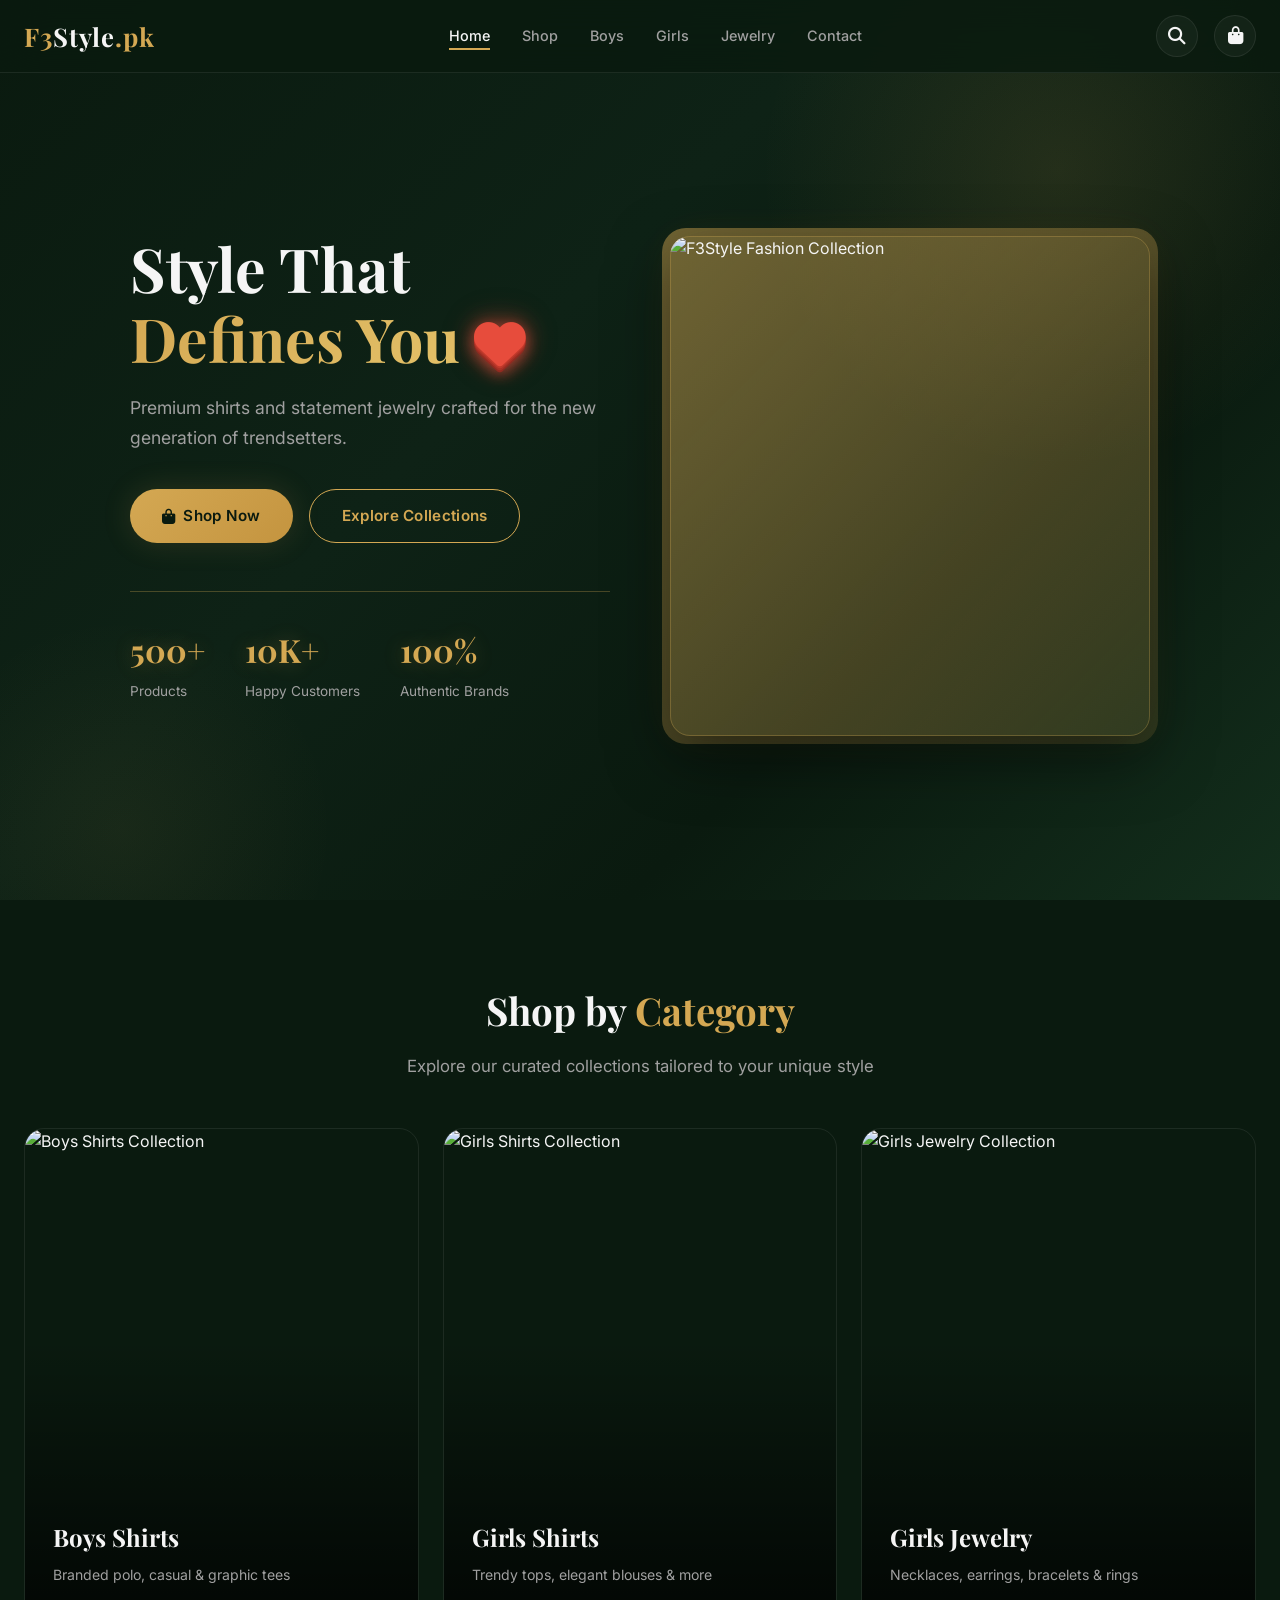
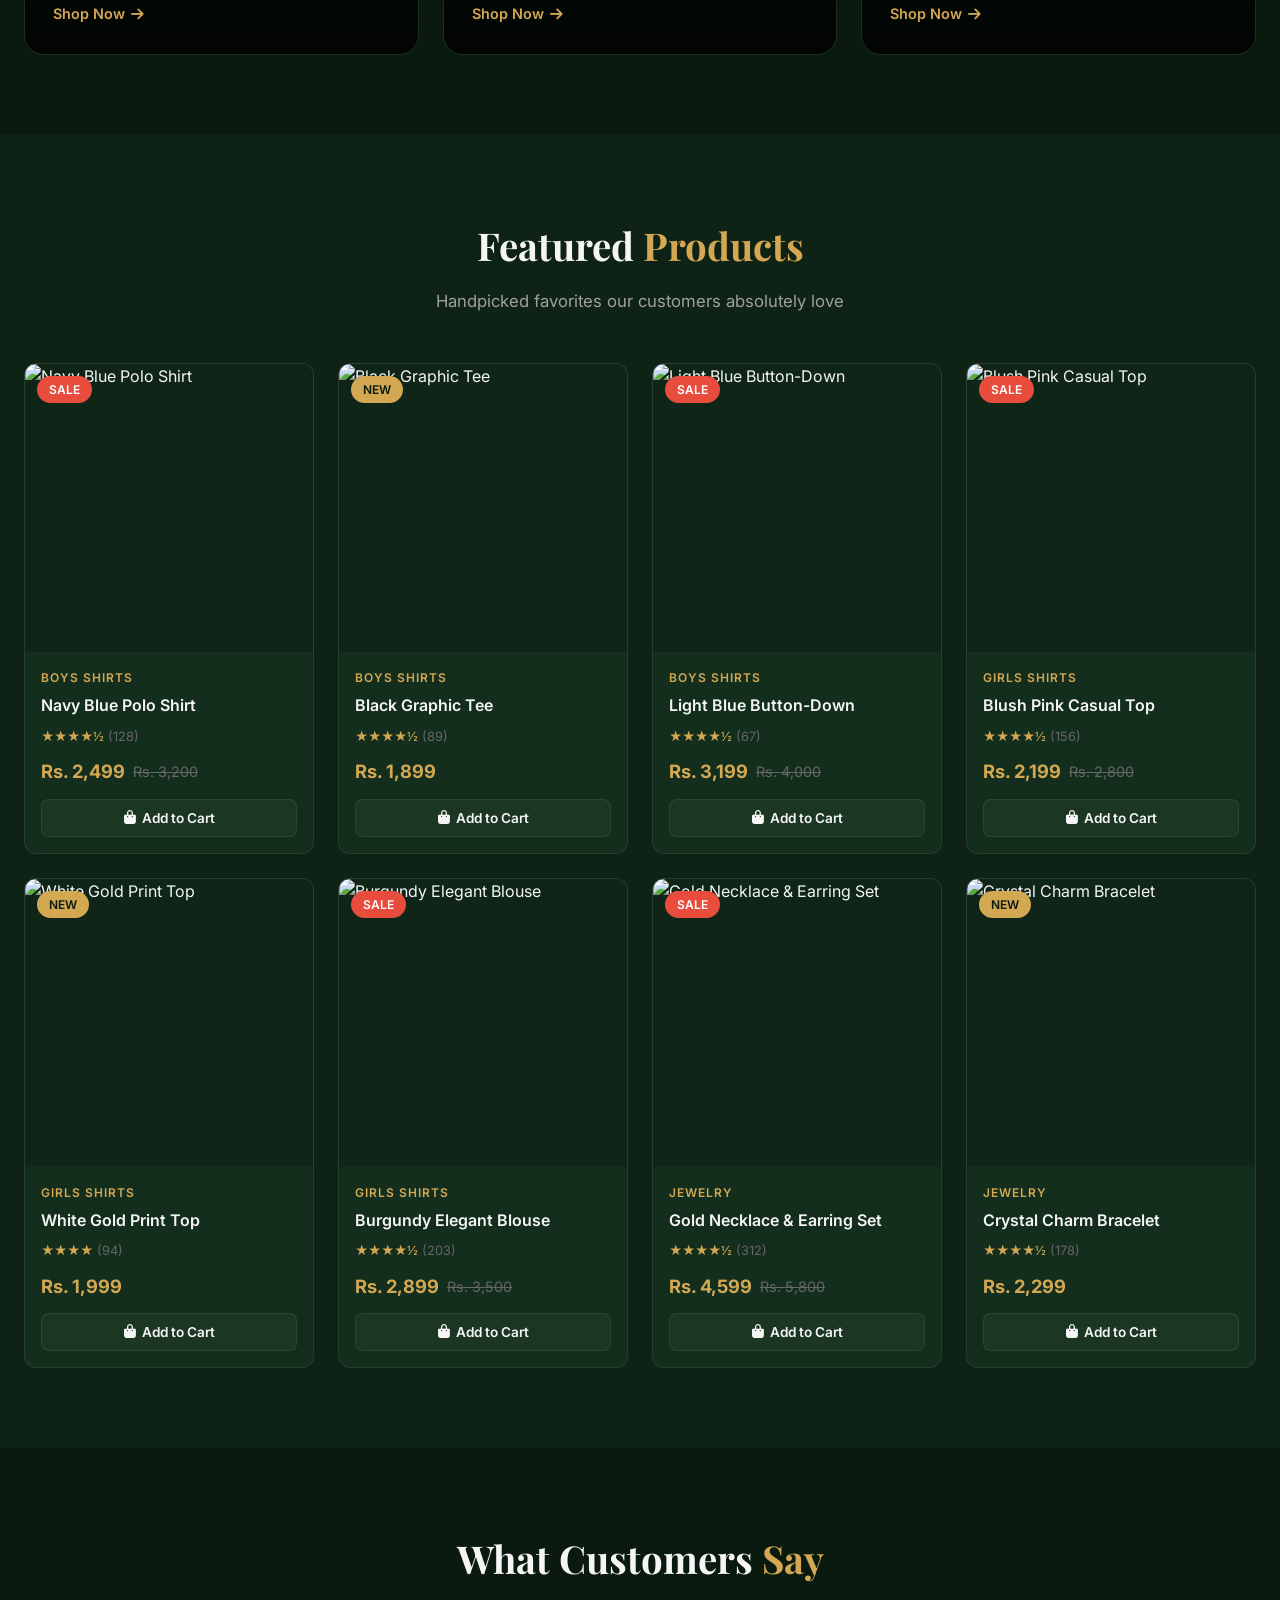
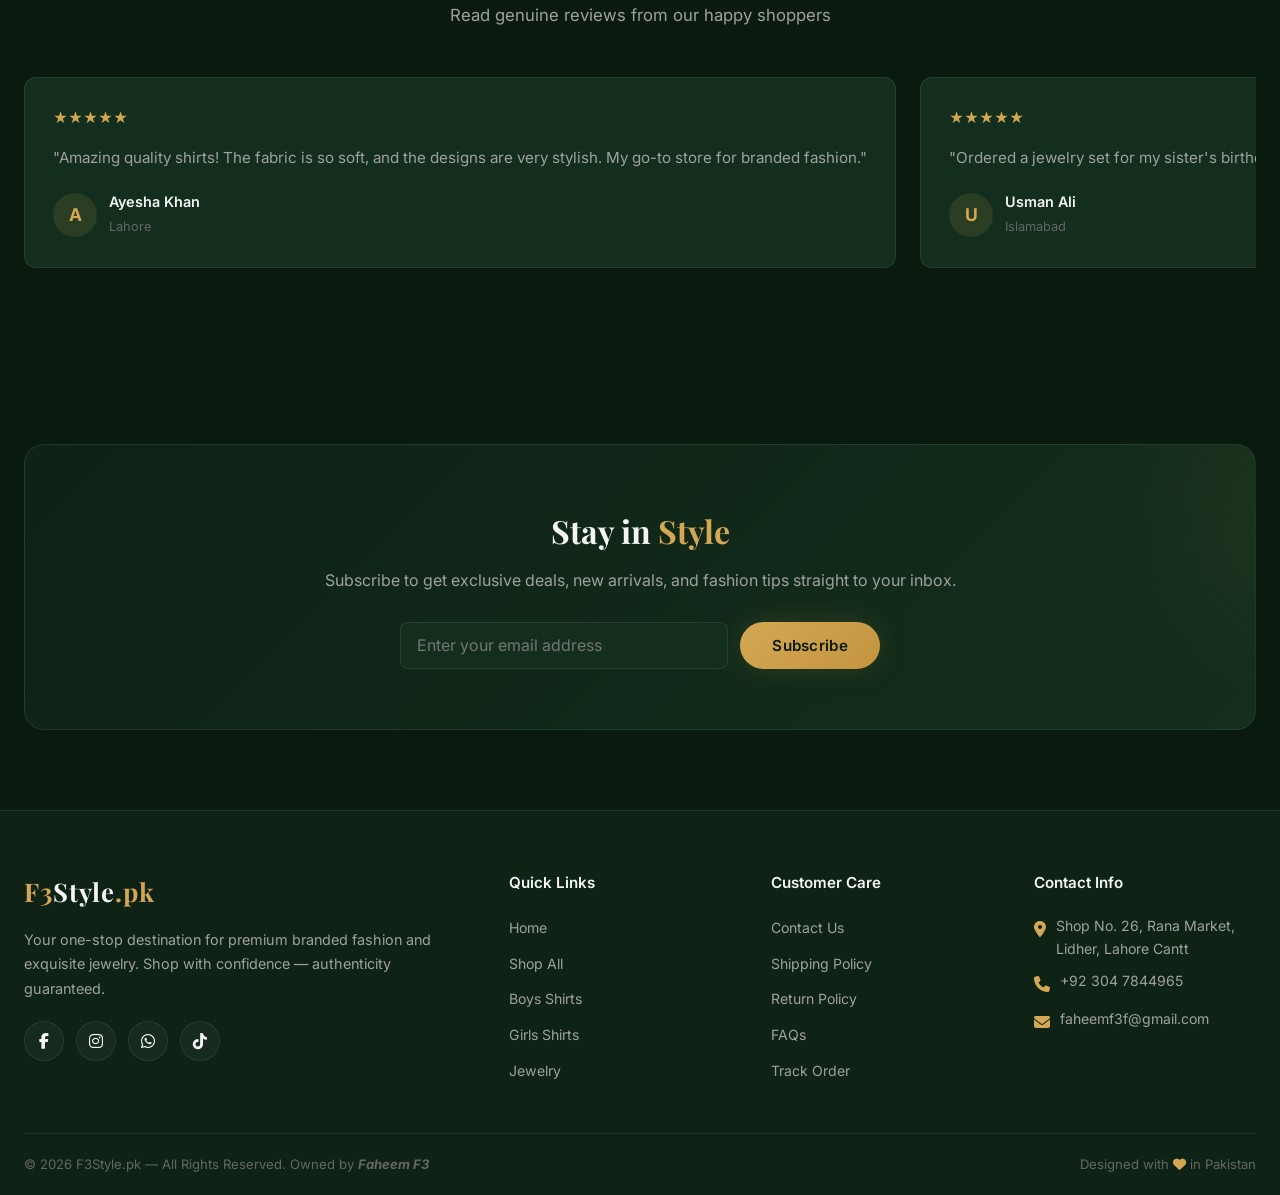
==== index.html @ 47ef20a3 "Add files via upload" ====
<!DOCTYPE html>
<html lang="en">

<head>
    <meta charset="UTF-8">
    <meta name="viewport" content="width=device-width, initial-scale=1.0">
    <title>F3Style.pk — Premium Branded Fashion & Jewelry</title>
    <meta name="description"
        content="Shop the finest branded shirts for boys & girls and elegant jewelry at F3Style.pk. Premium fashion delivered to your doorstep across Pakistan.">
    <link rel="stylesheet" href="index.css">
    <link rel="stylesheet" href="https://cdnjs.cloudflare.com/ajax/libs/font-awesome/6.5.1/css/all.min.css">
</head>

<body>

    <!-- Navbar -->
    <nav class="navbar" id="navbar">
        <div class="container">
            <a href="index.html" class="nav-logo">F3<span>Style</span>.pk</a>
            <ul class="nav-links">
                <li><a href="index.html" class="active">Home</a></li>
                <li><a href="products.html">Shop</a></li>
                <li><a href="products.html?cat=boys-shirts">Boys</a></li>
                <li><a href="products.html?cat=girls-shirts">Girls</a></li>
                <li><a href="products.html?cat=jewelry">Jewelry</a></li>
                <li><a href="contact.html">Contact</a></li>
            </ul>
            <div class="nav-actions">
                <button class="nav-search-btn" id="searchBtn" aria-label="Search"><i class="fas fa-search"></i></button>
                <button class="nav-cart-btn" id="cartBtn" aria-label="Cart">
                    <i class="fas fa-shopping-bag"></i>
                    <span class="cart-count hidden" id="cartCount">0</span>
                </button>
                <button class="mobile-menu-btn" id="mobileMenuBtn" aria-label="Menu">
                    <span></span><span></span><span></span>
                </button>
            </div>
        </div>
    </nav>

    <!-- Mobile Nav -->
    <div class="mobile-nav" id="mobileNav">
        <a href="index.html">Home</a>
        <a href="products.html">Shop All</a>
        <a href="products.html?cat=boys-shirts">Boys Shirts</a>
        <a href="products.html?cat=girls-shirts">Girls Shirts</a>
        <a href="products.html?cat=jewelry">Jewelry</a>
        <a href="contact.html">Contact</a>
    </div>

    <!-- Search Overlay -->
    <div class="search-overlay" id="searchOverlay">
        <button class="search-close" id="searchClose">&times;</button>
        <div class="search-box">
            <i class="fas fa-search search-icon"></i>
            <input type="text" id="searchInput" placeholder="Search products...">
        </div>
    </div>

    <!-- Cart Drawer -->
    <div class="cart-overlay" id="cartOverlay"></div>
    <div class="cart-drawer" id="cartDrawer">
        <div class="cart-drawer-header">
            <h3>Shopping Bag</h3>
            <button class="cart-close-btn" id="cartClose">&times;</button>
        </div>
        <div class="cart-drawer-items" id="cartDrawerItems">
            <div class="cart-empty" id="cartEmpty">
                <div class="icon"><i class="fas fa-shopping-bag"></i></div>
                <p>Your bag is empty</p>
            </div>
        </div>
        <div class="cart-drawer-footer">
            <div class="cart-total">
                <span>Total</span>
                <span class="amount" id="cartTotal">Rs. 0</span>
            </div>
            <a href="cart.html" class="cart-checkout-btn">View Cart & Checkout</a>
        </div>
    </div>

    <!-- Toast -->
    <div class="toast" id="toast">
        <span class="icon"><i class="fas fa-check-circle"></i></span>
        <span id="toastMsg">Added to cart!</span>
    </div>

    <!-- Hero -->
    <section class="hero" id="hero">
        <div class="container">
            <div class="hero-content">
                <div class="hero-text fade-up">
                    <h1>Style That<span>Defines You <i class="fas fa-heart heart-3d"></i></span></h1>
                    <p>Premium shirts and statement jewelry crafted for the new generation of trendsetters.</p>
                    <div class="hero-buttons">
                        <a href="products.html" class="btn btn-primary"><i class="fas fa-shopping-bag"></i> Shop Now</a>
                        <a href="#categories" class="btn btn-outline">Explore Collections</a>
                    </div>
                    <div class="hero-stats">
                        <div class="hero-stat">
                            <h3>500+</h3>
                            <p>Products</p>
                        </div>
                        <div class="hero-stat">
                            <h3>10K+</h3>
                            <p>Happy Customers</p>
                        </div>
                        <div class="hero-stat">
                            <h3>100%</h3>
                            <p>Authentic Brands</p>
                        </div>
                    </div>
                </div>
                <div class="hero-image fade-up">
                    <img src="images/hero-banner.png" alt="F3Style Fashion Collection" loading="eager">
                </div>
            </div>
        </div>
    </section>

    <!-- Categories -->
    <section class="section" id="categories">
        <div class="container">
            <h2 class="section-title fade-up">Shop by <span>Category</span></h2>
            <p class="section-subtitle fade-up">Explore our curated collections tailored to your unique style</p>
            <div class="categories-grid">
                <a href="products.html?cat=boys-shirts" class="category-card fade-up">
                    <img src="images/boys-shirt-1.png" alt="Boys Shirts Collection">
                    <div class="category-overlay">
                        <h3>Boys Shirts</h3>
                        <p>Branded polo, casual & graphic tees</p>
                        <span class="category-link">Shop Now <i class="fas fa-arrow-right"></i></span>
                    </div>
                </a>
                <a href="products.html?cat=girls-shirts" class="category-card fade-up">
                    <img src="images/girls-shirt-1.png" alt="Girls Shirts Collection">
                    <div class="category-overlay">
                        <h3>Girls Shirts</h3>
                        <p>Trendy tops, elegant blouses & more</p>
                        <span class="category-link">Shop Now <i class="fas fa-arrow-right"></i></span>
                    </div>
                </a>
                <a href="products.html?cat=jewelry" class="category-card fade-up">
                    <img src="images/jewelry-1.png" alt="Girls Jewelry Collection">
                    <div class="category-overlay">
                        <h3>Girls Jewelry</h3>
                        <p>Necklaces, earrings, bracelets & rings</p>
                        <span class="category-link">Shop Now <i class="fas fa-arrow-right"></i></span>
                    </div>
                </a>
            </div>
        </div>
    </section>

    <!-- Featured Products -->
    <section class="section" id="featured" style="background: var(--bg-secondary);">
        <div class="container">
            <h2 class="section-title fade-up">Featured <span>Products</span></h2>
            <p class="section-subtitle fade-up">Handpicked favorites our customers absolutely love</p>
            <div class="products-grid" id="featuredProducts"></div>
        </div>
    </section>

    <!-- Testimonials -->
    <section class="section" id="testimonials">
        <div class="container">
            <h2 class="section-title fade-up">What Customers <span>Say</span></h2>
            <p class="section-subtitle fade-up">Read genuine reviews from our happy shoppers</p>
            <div class="testimonials-slider fade-up">
                <div class="testimonial-card">
                    <div class="stars">★★★★★</div>
                    <p>"Amazing quality shirts! The fabric is so soft, and the designs are very stylish. My go-to store
                        for branded fashion."</p>
                    <div class="testimonial-author">
                        <div class="testimonial-avatar">A</div>
                        <div>
                            <h4>Ayesha Khan</h4><span>Lahore</span>
                        </div>
                    </div>
                </div>
                <div class="testimonial-card">
                    <div class="stars">★★★★★</div>
                    <p>"Ordered a jewelry set for my sister's birthday. She absolutely loved it! Beautiful packaging and
                        fast delivery."</p>
                    <div class="testimonial-author">
                        <div class="testimonial-avatar">U</div>
                        <div>
                            <h4>Usman Ali</h4><span>Islamabad</span>
                        </div>
                    </div>
                </div>
                <div class="testimonial-card">
                    <div class="stars">★★★★☆</div>
                    <p>"Great collection of boys shirts. My kids love wearing them. The quality is premium and prices
                        are very reasonable."</p>
                    <div class="testimonial-author">
                        <div class="testimonial-avatar">S</div>
                        <div>
                            <h4>Sara Malik</h4><span>Karachi</span>
                        </div>
                    </div>
                </div>
                <div class="testimonial-card">
                    <div class="stars">★★★★★</div>
                    <p>"F3Style has the best jewelry selection online. Every piece is elegant and well-crafted. Highly
                        recommended!"</p>
                    <div class="testimonial-author">
                        <div class="testimonial-avatar">F</div>
                        <div>
                            <h4>Fatima Noor</h4><span>Rawalpindi</span>
                        </div>
                    </div>
                </div>
            </div>
        </div>
    </section>

    <!-- Newsletter -->
    <section class="section">
        <div class="container">
            <div class="newsletter fade-up">
                <h2>Stay in <span style="color:var(--accent)">Style</span></h2>
                <p>Subscribe to get exclusive deals, new arrivals, and fashion tips straight to your inbox.</p>
                <form class="newsletter-form" onsubmit="event.preventDefault(); showToast('Thanks for subscribing!');">
                    <input type="email" placeholder="Enter your email address" required>
                    <button type="submit" class="btn btn-primary">Subscribe</button>
                </form>
            </div>
        </div>
    </section>

    <!-- Footer -->
    <footer class="footer">
        <div class="container">
            <div class="footer-grid">
                <div class="footer-brand">
                    <a href="index.html" class="nav-logo">F3<span>Style</span>.pk</a>
                    <p>Your one-stop destination for premium branded fashion and exquisite jewelry. Shop with confidence
                        — authenticity guaranteed.</p>
                    <div class="footer-social">
                        <a href="https://www.facebook.com/" target="_blank" aria-label="Facebook"><i
                                class="fab fa-facebook-f"></i></a>
                        <a href="https://www.instagram.com/" target="_blank" aria-label="Instagram"><i
                                class="fab fa-instagram"></i></a>
                        <a href="https://wa.me/923047844965?text=Hi%20F3Style!%20I%20am%20interested%20in%20your%20products.%20Please%20share%20details."
                            target="_blank" aria-label="WhatsApp"><i class="fab fa-whatsapp"></i></a>
                        <a href="https://www.tiktok.com/" target="_blank" aria-label="TikTok"><i
                                class="fab fa-tiktok"></i></a>
                    </div>
                </div>
                <div class="footer-column">
                    <h4>Quick Links</h4>
                    <ul>
                        <li><a href="index.html">Home</a></li>
                        <li><a href="products.html">Shop All</a></li>
                        <li><a href="products.html?cat=boys-shirts">Boys Shirts</a></li>
                        <li><a href="products.html?cat=girls-shirts">Girls Shirts</a></li>
                        <li><a href="products.html?cat=jewelry">Jewelry</a></li>
                    </ul>
                </div>
                <div class="footer-column">
                    <h4>Customer Care</h4>
                    <ul>
                        <li><a href="contact.html">Contact Us</a></li>
                        <li><a href="#">Shipping Policy</a></li>
                        <li><a href="#">Return Policy</a></li>
                        <li><a href="#">FAQs</a></li>
                        <li><a href="#">Track Order</a></li>
                    </ul>
                </div>
                <div class="footer-column">
                    <h4>Contact Info</h4>
                    <ul class="footer-contact">
                        <li><span class="icon"><i class="fas fa-map-marker-alt"></i></span>Shop No. 26, Rana Market,
                            Lidher, Lahore Cantt</li>
                        <li><span class="icon"><i class="fas fa-phone"></i></span>+92 304 7844965</li>
                        <li><span class="icon"><i class="fas fa-envelope"></i></span>faheemf3f@gmail.com</li>
                    </ul>
                </div>
            </div>
            <div class="footer-bottom">
                <span>&copy; 2026 F3Style.pk — All Rights Reserved. Owned by <strong><em>Faheem F3</em></strong></span>
                <span>Designed with <i class="fas fa-heart" style="color:var(--accent);"></i> in Pakistan</span>
            </div>
        </div>
    </footer>

    <script src="app.js"></script>
</body>

</html>
---- index.css ----
@import url('https://fonts.googleapis.com/css2?family=Inter:wght@300;400;500;600;700&family=Playfair+Display:wght@400;500;600;700&display=swap');

/* ========== Design Tokens ========== */
:root {
    --bg-primary: #0a1a0f;
    --bg-secondary: #0e2216;
    --bg-card: #132e1c;
    --bg-card-hover: #1a3d25;
    --bg-glass: rgba(255, 255, 255, 0.04);
    --bg-glass-hover: rgba(255, 255, 255, 0.08);
    --text-primary: #f5f5f5;
    --text-secondary: #a0a0a0;
    --text-muted: #666666;
    --accent: #d4a853;
    --accent-hover: #e6be6a;
    --accent-soft: rgba(212, 168, 83, 0.12);
    --danger: #e74c3c;
    --success: #2ecc71;
    --border: rgba(255, 255, 255, 0.08);
    --border-accent: rgba(212, 168, 83, 0.3);
    --shadow-sm: 0 2px 8px rgba(0, 0, 0, 0.3);
    --shadow-md: 0 8px 24px rgba(0, 0, 0, 0.4);
    --shadow-lg: 0 16px 48px rgba(0, 0, 0, 0.5);
    --shadow-glow: 0 0 30px rgba(212, 168, 83, 0.15);
    --radius-sm: 8px;
    --radius-md: 12px;
    --radius-lg: 20px;
    --radius-xl: 28px;
    --font-body: 'Inter', sans-serif;
    --font-heading: 'Playfair Display', serif;
    --transition: 0.3s cubic-bezier(0.4, 0, 0.2, 1);
    --max-width: 1280px;
}

/* ========== Reset & Base ========== */
*,
*::before,
*::after {
    box-sizing: border-box;
    margin: 0;
    padding: 0;
}

html {
    scroll-behavior: smooth;
    font-size: 16px;
}

body {
    font-family: var(--font-body);
    background: var(--bg-primary);
    color: var(--text-primary);
    line-height: 1.6;
    overflow-x: hidden;
    -webkit-font-smoothing: antialiased;
}

a {
    text-decoration: none;
    color: inherit;
    transition: color var(--transition);
}

a:hover {
    color: var(--accent);
}

img {
    max-width: 100%;
    display: block;
}

button {
    font-family: inherit;
    cursor: pointer;
    border: none;
    background: none;
    color: inherit;
    font-size: inherit;
}

ul {
    list-style: none;
}

input,
textarea,
select {
    font-family: inherit;
    font-size: inherit;
    background: var(--bg-card);
    color: var(--text-primary);
    border: 1px solid var(--border);
    border-radius: var(--radius-sm);
    padding: 12px 16px;
    outline: none;
    transition: border var(--transition);
}

input:focus,
textarea:focus {
    border-color: var(--accent);
}

/* ========== Utility ========== */
.container {
    max-width: var(--max-width);
    margin: 0 auto;
    padding: 0 24px;
}

.section {
    padding: 80px 0;
}

.section-title {
    font-family: var(--font-heading);
    font-size: 2.4rem;
    text-align: center;
    margin-bottom: 12px;
}

.section-title span {
    color: var(--accent);
}

.section-subtitle {
    text-align: center;
    color: var(--text-secondary);
    font-size: 1.05rem;
    margin-bottom: 48px;
    max-width: 560px;
    margin-left: auto;
    margin-right: auto;
}

.btn {
    display: inline-flex;
    align-items: center;
    gap: 8px;
    padding: 14px 32px;
    border-radius: var(--radius-xl);
    font-weight: 600;
    font-size: 0.95rem;
    transition: all var(--transition);
    letter-spacing: 0.3px;
}

.btn-primary {
    background: linear-gradient(135deg, var(--accent), #c4943f);
    color: #0a1a0f;
    box-shadow: var(--shadow-glow);
}

.btn-primary:hover {
    transform: translateY(-2px);
    box-shadow: 0 0 40px rgba(212, 168, 83, 0.3);
    color: #0a1a0f;
}

.btn-outline {
    border: 1.5px solid var(--accent);
    color: var(--accent);
}

.btn-outline:hover {
    background: var(--accent);
    color: #0a1a0f;
    transform: translateY(-2px);
}

.btn-sm {
    padding: 10px 20px;
    font-size: 0.85rem;
}

.badge {
    display: inline-block;
    padding: 4px 12px;
    border-radius: 20px;
    font-size: 0.75rem;
    font-weight: 600;
    text-transform: uppercase;
}

.badge-sale {
    background: var(--danger);
    color: #fff;
}

.badge-new {
    background: var(--accent);
    color: #0a1a0f;
}

/* ========== Scroll Animations ========== */
.fade-up {
    opacity: 0;
    transform: translateY(30px);
    transition: opacity 0.6s ease, transform 0.6s ease;
}

.fade-up.visible {
    opacity: 1;
    transform: translateY(0);
}

/* ========== Navbar ========== */
.navbar {
    position: fixed;
    top: 0;
    left: 0;
    right: 0;
    z-index: 1000;
    background: rgba(10, 26, 15, 0.85);
    backdrop-filter: blur(20px);
    border-bottom: 1px solid var(--border);
    transition: all var(--transition);
}

.navbar.scrolled {
    background: rgba(10, 26, 15, 0.95);
    box-shadow: var(--shadow-md);
}

.navbar .container {
    display: flex;
    align-items: center;
    justify-content: space-between;
    height: 72px;
}

.nav-logo {
    font-family: var(--font-heading);
    font-size: 1.6rem;
    font-weight: 700;
    color: var(--accent);
    letter-spacing: 1px;
}

.nav-logo span {
    color: var(--text-primary);
}

.nav-links {
    display: flex;
    gap: 32px;
    align-items: center;
}

.nav-links a {
    font-size: 0.9rem;
    font-weight: 500;
    color: var(--text-secondary);
    position: relative;
    padding: 4px 0;
}

.nav-links a::after {
    content: '';
    position: absolute;
    bottom: -2px;
    left: 0;
    width: 0;
    height: 2px;
    background: var(--accent);
    transition: width var(--transition);
}

.nav-links a:hover,
.nav-links a.active {
    color: var(--text-primary);
}

.nav-links a:hover::after,
.nav-links a.active::after {
    width: 100%;
}

.nav-actions {
    display: flex;
    align-items: center;
    gap: 16px;
}

.nav-search-btn,
.nav-cart-btn {
    width: 42px;
    height: 42px;
    border-radius: 50%;
    display: flex;
    align-items: center;
    justify-content: center;
    background: var(--bg-glass);
    border: 1px solid var(--border);
    transition: all var(--transition);
    font-size: 1.1rem;
}

.nav-search-btn:hover,
.nav-cart-btn:hover {
    background: var(--accent-soft);
    border-color: var(--border-accent);
}

.nav-cart-btn {
    position: relative;
}

.cart-count {
    position: absolute;
    top: -4px;
    right: -4px;
    background: var(--accent);
    color: #0a1a0f;
    width: 20px;
    height: 20px;
    border-radius: 50%;
    display: flex;
    align-items: center;
    justify-content: center;
    font-size: 0.7rem;
    font-weight: 700;
}

.cart-count.hidden {
    display: none;
}

.mobile-menu-btn {
    display: none;
    flex-direction: column;
    gap: 5px;
    width: 28px;
    cursor: pointer;
}

.mobile-menu-btn span {
    display: block;
    height: 2px;
    background: var(--text-primary);
    border-radius: 2px;
    transition: all var(--transition);
}

/* ========== Hero ========== */
/* ========== Hero — Premium Modern ========== */
.hero {
    position: relative;
    min-height: 100vh;
    display: flex;
    align-items: center;
    background: linear-gradient(135deg, var(--bg-primary) 0%, #0e2216 40%, #0a1a0f 70%, #132e1c 100%);
    overflow: hidden;
    padding-top: 72px;
}

/* Animated glowing orb top-right */
.hero::before {
    content: '';
    position: absolute;
    top: -20%;
    right: -10%;
    width: 700px;
    height: 700px;
    background: radial-gradient(circle, rgba(212, 168, 83, 0.12) 0%, transparent 60%);
    border-radius: 50%;
    pointer-events: none;
    animation: pulseGlow 4s ease-in-out infinite;
}

/* Second glowing orb bottom-left */
.hero::after {
    content: '';
    position: absolute;
    bottom: -20%;
    left: -10%;
    width: 500px;
    height: 500px;
    background: radial-gradient(circle, rgba(212, 168, 83, 0.06) 0%, transparent 60%);
    border-radius: 50%;
    pointer-events: none;
    animation: pulseGlow 5s ease-in-out infinite reverse;
}

@keyframes pulseGlow {

    0%,
    100% {
        transform: scale(1);
        opacity: 0.6;
    }

    50% {
        transform: scale(1.15);
        opacity: 1;
    }
}

.hero-content {
    display: grid;
    grid-template-columns: 1fr 1fr;
    gap: 60px;
    align-items: center;
    position: relative;
    z-index: 2;
}

.hero-text h1 {
    font-family: var(--font-heading);
    font-size: 3.8rem;
    line-height: 1.15;
    margin-bottom: 20px;
    animation: slideInLeft 0.8s ease-out;
}

.hero-text h1 span {
    color: var(--accent);
    display: block;
    background: linear-gradient(135deg, var(--accent), #e8c86e, var(--accent));
    background-size: 200% auto;
    -webkit-background-clip: text;
    background-clip: text;
    -webkit-text-fill-color: transparent;
    animation: shimmerText 3s ease-in-out infinite;
}

@keyframes shimmerText {

    0%,
    100% {
        background-position: 0% center;
    }

    50% {
        background-position: 200% center;
    }
}

.heart-3d {
    color: #e74c3c !important;
    -webkit-text-fill-color: #e74c3c !important;
    font-size: 0.85em;
    display: inline-block;
    text-shadow:
        0 2px 0 #c0392b,
        0 4px 0 #a93226,
        0 6px 0 #922b21,
        0 8px 15px rgba(231, 76, 60, 0.4),
        0 0 30px rgba(231, 76, 60, 0.3);
    animation: heartbeat 1.2s ease-in-out infinite;
    filter: drop-shadow(0 0 8px rgba(231, 76, 60, 0.5));
}

@keyframes heartbeat {

    0%,
    100% {
        transform: scale(1);
    }

    15% {
        transform: scale(1.25);
    }

    30% {
        transform: scale(1);
    }

    45% {
        transform: scale(1.15);
    }

    60% {
        transform: scale(1);
    }
}

@keyframes slideInLeft {
    from {
        opacity: 0;
        transform: translateX(-40px);
    }

    to {
        opacity: 1;
        transform: translateX(0);
    }
}

.hero-text p {
    font-size: 1.1rem;
    color: var(--text-secondary);
    margin-bottom: 36px;
    max-width: 480px;
    line-height: 1.7;
    animation: fadeInUp 0.8s ease-out 0.3s both;
}

@keyframes fadeInUp {
    from {
        opacity: 0;
        transform: translateY(20px);
    }

    to {
        opacity: 1;
        transform: translateY(0);
    }
}

.hero-buttons {
    display: flex;
    gap: 16px;
    flex-wrap: wrap;
    animation: fadeInUp 0.8s ease-out 0.5s both;
}

.hero-stats {
    display: flex;
    gap: 40px;
    margin-top: 48px;
    padding-top: 32px;
    border-top: 1px solid var(--border-accent);
    animation: fadeInUp 0.8s ease-out 0.7s both;
}

.hero-stat {
    position: relative;
}

.hero-stat h3 {
    font-family: var(--font-heading);
    font-size: 2rem;
    color: var(--accent);
    margin-bottom: 4px;
    text-shadow: 0 0 20px rgba(212, 168, 83, 0.3);
}

.hero-stat p {
    font-size: 0.85rem;
    color: var(--text-secondary);
}

.hero-image {
    position: relative;
    animation: floatImage 4s ease-in-out infinite;
}

@keyframes floatImage {

    0%,
    100% {
        transform: translateY(0);
    }

    50% {
        transform: translateY(-12px);
    }
}

.hero-image img {
    border-radius: var(--radius-lg);
    box-shadow: 0 20px 60px rgba(0, 0, 0, 0.5), 0 0 40px rgba(212, 168, 83, 0.1);
    width: 100%;
    height: 500px;
    object-fit: cover;
    transition: transform 0.5s ease, box-shadow 0.5s ease;
}

.hero-image:hover img {
    transform: scale(1.02);
    box-shadow: 0 25px 70px rgba(0, 0, 0, 0.6), 0 0 60px rgba(212, 168, 83, 0.2);
}

.hero-image::before {
    content: '';
    position: absolute;
    top: -8px;
    left: -8px;
    right: -8px;
    bottom: -8px;
    border-radius: calc(var(--radius-lg) + 4px);
    background: linear-gradient(135deg, var(--accent), transparent, var(--accent));
    background-size: 300% 300%;
    animation: borderGlow 4s ease infinite;
    z-index: -1;
    opacity: 0.5;
}

@keyframes borderGlow {

    0%,
    100% {
        background-position: 0% 50%;
    }

    50% {
        background-position: 100% 50%;
    }
}

.hero-image::after {
    content: '';
    position: absolute;
    inset: 0;
    border-radius: var(--radius-lg);
    border: 1px solid var(--border-accent);
    pointer-events: none;
}

/* ========== Categories ========== */
.categories-grid {
    display: grid;
    grid-template-columns: repeat(3, 1fr);
    gap: 24px;
}

.category-card {
    position: relative;
    border-radius: var(--radius-lg);
    overflow: hidden;
    cursor: pointer;
    aspect-ratio: 3/4;
    border: 1px solid var(--border);
    transition: all var(--transition);
}

.category-card:hover {
    transform: translateY(-8px);
    box-shadow: var(--shadow-glow);
    border-color: var(--border-accent);
}

.category-card img {
    width: 100%;
    height: 100%;
    object-fit: cover;
    transition: transform 0.5s ease;
}

.category-card:hover img {
    transform: scale(1.08);
}

.category-overlay {
    position: absolute;
    inset: 0;
    background: linear-gradient(to top, rgba(0, 0, 0, 0.85) 0%, transparent 60%);
    display: flex;
    flex-direction: column;
    justify-content: flex-end;
    padding: 28px;
}

.category-overlay h3 {
    font-family: var(--font-heading);
    font-size: 1.5rem;
    margin-bottom: 8px;
}

.category-overlay p {
    font-size: 0.88rem;
    color: var(--text-secondary);
    margin-bottom: 16px;
}

.category-link {
    display: inline-flex;
    align-items: center;
    gap: 6px;
    color: var(--accent);
    font-weight: 600;
    font-size: 0.9rem;
}

/* ========== Product Cards ========== */
.products-grid {
    display: grid;
    grid-template-columns: repeat(4, 1fr);
    gap: 24px;
}

.product-card {
    background: var(--bg-card);
    border-radius: var(--radius-md);
    overflow: hidden;
    border: 1px solid var(--border);
    transition: all var(--transition);
    position: relative;
}

.product-card:hover {
    transform: translateY(-6px);
    box-shadow: var(--shadow-glow);
    border-color: var(--border-accent);
}

.product-image {
    position: relative;
    overflow: hidden;
    aspect-ratio: 1;
    background: #0f2518;
}

.product-image img {
    width: 100%;
    height: 100%;
    object-fit: cover;
    transition: transform 0.5s ease;
}

.product-card:hover .product-image img {
    transform: scale(1.06);
}

.product-badges {
    position: absolute;
    top: 12px;
    left: 12px;
    display: flex;
    flex-direction: column;
    gap: 6px;
}

.product-actions {
    position: absolute;
    top: 12px;
    right: 12px;
    display: flex;
    flex-direction: column;
    gap: 8px;
    opacity: 0;
    transform: translateX(10px);
    transition: all var(--transition);
}

.product-card:hover .product-actions {
    opacity: 1;
    transform: translateX(0);
}

.product-action-btn {
    width: 36px;
    height: 36px;
    border-radius: 50%;
    background: rgba(0, 0, 0, 0.6);
    backdrop-filter: blur(8px);
    display: flex;
    align-items: center;
    justify-content: center;
    border: 1px solid var(--border);
    font-size: 0.85rem;
    transition: all var(--transition);
}

.product-action-btn:hover {
    background: var(--accent);
    color: #0a1a0f;
}

.product-info {
    padding: 16px;
}

.product-category {
    font-size: 0.75rem;
    text-transform: uppercase;
    color: var(--accent);
    font-weight: 600;
    letter-spacing: 1px;
    margin-bottom: 6px;
}

.product-name {
    font-size: 1rem;
    font-weight: 600;
    margin-bottom: 8px;
    display: -webkit-box;
    -webkit-line-clamp: 2;
    -webkit-box-orient: vertical;
    overflow: hidden;
}

.product-name a:hover {
    color: var(--accent);
}

.product-rating {
    display: flex;
    align-items: center;
    gap: 4px;
    margin-bottom: 10px;
}

.product-rating .stars {
    color: var(--accent);
    font-size: 0.8rem;
}

.product-rating .count {
    font-size: 0.8rem;
    color: var(--text-muted);
}

.product-price {
    display: flex;
    align-items: center;
    gap: 8px;
}

.product-price .current {
    font-size: 1.15rem;
    font-weight: 700;
    color: var(--accent);
}

.product-price .original {
    font-size: 0.9rem;
    color: var(--text-muted);
    text-decoration: line-through;
}

.product-add-btn {
    width: 100%;
    margin-top: 12px;
    padding: 10px;
    background: var(--bg-glass);
    border: 1px solid var(--border);
    border-radius: var(--radius-sm);
    color: var(--text-primary);
    font-weight: 600;
    font-size: 0.85rem;
    transition: all var(--transition);
    display: flex;
    align-items: center;
    justify-content: center;
    gap: 6px;
}

.product-add-btn:hover {
    background: var(--accent);
    color: #0a1a0f;
    border-color: var(--accent);
}

/* ========== Testimonials ========== */
.testimonials-slider {
    display: flex;
    gap: 24px;
    overflow-x: auto;
    padding-bottom: 16px;
    scroll-snap-type: x mandatory;
}

.testimonials-slider::-webkit-scrollbar {
    height: 6px;
}

.testimonials-slider::-webkit-scrollbar-track {
    background: var(--border);
    border-radius: 10px;
}

.testimonials-slider::-webkit-scrollbar-thumb {
    background: linear-gradient(135deg, var(--accent), #c4943f);
    border-radius: 10px;
    animation: zigzag 3s ease-in-out infinite;
}

@keyframes zigzag {
    0% {
        background-position: 0% 50%;
    }

    25% {
        background-position: 100% 50%;
    }

    50% {
        background-position: 0% 50%;
    }

    75% {
        background-position: 100% 50%;
    }

    100% {
        background-position: 0% 50%;
    }
}

.testimonial-card {
    min-width: 216px;
    background: var(--bg-card);
    border-radius: var(--radius-md);
    padding: 28px;
    border: 1px solid var(--border);
    scroll-snap-align: start;
    flex-shrink: 0;
}

.testimonial-card .stars {
    color: var(--accent);
    margin-bottom: 16px;
    font-size: 0.9rem;
}

.testimonial-card p {
    color: var(--text-secondary);
    font-size: 0.95rem;
    line-height: 1.7;
    margin-bottom: 20px;
}

.testimonial-author {
    display: flex;
    align-items: center;
    gap: 12px;
}

.testimonial-avatar {
    width: 44px;
    height: 44px;
    border-radius: 50%;
    background: var(--accent-soft);
    display: flex;
    align-items: center;
    justify-content: center;
    font-weight: 700;
    color: var(--accent);
    font-size: 1.1rem;
}

.testimonial-author h4 {
    font-size: 0.9rem;
    font-weight: 600;
}

.testimonial-author span {
    font-size: 0.8rem;
    color: var(--text-muted);
}

/* ========== Newsletter ========== */
.newsletter {
    background: linear-gradient(135deg, var(--bg-secondary), var(--bg-card));
    border-radius: var(--radius-lg);
    padding: 60px;
    text-align: center;
    border: 1px solid var(--border);
    position: relative;
    overflow: hidden;
}

.newsletter::before {
    content: '';
    position: absolute;
    top: -50%;
    right: -20%;
    width: 400px;
    height: 400px;
    background: radial-gradient(circle, rgba(212, 168, 83, 0.06), transparent 70%);
    border-radius: 50%;
}

.newsletter h2 {
    font-family: var(--font-heading);
    font-size: 2rem;
    margin-bottom: 12px;
}

.newsletter p {
    color: var(--text-secondary);
    margin-bottom: 28px;
}

.newsletter-form {
    display: flex;
    gap: 12px;
    max-width: 480px;
    margin: 0 auto;
}

.newsletter-form input {
    flex: 1;
}

.newsletter-form .btn {
    white-space: nowrap;
}

/* ========== Footer ========== */
.footer {
    background: var(--bg-secondary);
    border-top: 1px solid var(--border);
    padding: 60px 0 0;
}

.footer-grid {
    display: grid;
    grid-template-columns: 2fr 1fr 1fr 1fr;
    gap: 40px;
    margin-bottom: 40px;
}

.footer-brand .nav-logo {
    margin-bottom: 16px;
    display: inline-block;
}

.footer-brand p {
    color: var(--text-secondary);
    font-size: 0.9rem;
    line-height: 1.7;
    margin-bottom: 20px;
}

.footer-social {
    display: flex;
    gap: 12px;
}

.footer-social a {
    width: 40px;
    height: 40px;
    border-radius: 50%;
    background: var(--bg-glass);
    border: 1px solid var(--border);
    display: flex;
    align-items: center;
    justify-content: center;
    transition: all var(--transition);
    font-size: 1rem;
}

.footer-social a:hover {
    background: var(--accent);
    color: #0a1a0f;
    border-color: var(--accent);
}

.footer-column h4 {
    font-size: 0.95rem;
    font-weight: 600;
    margin-bottom: 20px;
    color: var(--text-primary);
}

.footer-column ul li {
    margin-bottom: 10px;
}

.footer-column ul a {
    font-size: 0.88rem;
    color: var(--text-secondary);
}

.footer-column ul a:hover {
    color: var(--accent);
}

.footer-contact li {
    display: flex;
    align-items: flex-start;
    gap: 10px;
    font-size: 0.88rem;
    color: var(--text-secondary);
    margin-bottom: 12px;
}

.footer-contact .icon {
    color: var(--accent);
    font-size: 1rem;
    margin-top: 2px;
}

.footer-bottom {
    border-top: 1px solid var(--border);
    padding: 20px 0;
    display: flex;
    justify-content: space-between;
    align-items: center;
    font-size: 0.82rem;
    color: var(--text-muted);
}

/* ========== Cart Drawer ========== */
.cart-overlay {
    position: fixed;
    inset: 0;
    background: rgba(0, 0, 0, 0.6);
    z-index: 2000;
    opacity: 0;
    visibility: hidden;
    transition: all var(--transition);
}

.cart-overlay.open {
    opacity: 1;
    visibility: visible;
}

.cart-drawer {
    position: fixed;
    top: 0;
    right: -420px;
    width: 400px;
    height: 100vh;
    background: var(--bg-secondary);
    border-left: 1px solid var(--border);
    z-index: 2001;
    transition: right var(--transition);
    display: flex;
    flex-direction: column;
}

.cart-drawer.open {
    right: 0;
}

.cart-drawer-header {
    display: flex;
    justify-content: space-between;
    align-items: center;
    padding: 20px 24px;
    border-bottom: 1px solid var(--border);
}

.cart-drawer-header h3 {
    font-family: var(--font-heading);
    font-size: 1.3rem;
}

.cart-close-btn {
    font-size: 1.4rem;
    color: var(--text-secondary);
}

.cart-close-btn:hover {
    color: var(--text-primary);
}

.cart-drawer-items {
    flex: 1;
    overflow-y: auto;
    padding: 16px 24px;
}

.cart-item {
    display: flex;
    gap: 14px;
    padding: 14px 0;
    border-bottom: 1px solid var(--border);
}

.cart-item-img {
    width: 70px;
    height: 70px;
    border-radius: var(--radius-sm);
    overflow: hidden;
    flex-shrink: 0;
}

.cart-item-img img {
    width: 100%;
    height: 100%;
    object-fit: cover;
}

.cart-item-info {
    flex: 1;
}

.cart-item-info h4 {
    font-size: 0.9rem;
    font-weight: 600;
    margin-bottom: 4px;
}

.cart-item-info .price {
    font-size: 0.85rem;
    color: var(--accent);
    font-weight: 600;
}

.cart-item-qty {
    display: flex;
    align-items: center;
    gap: 8px;
    margin-top: 8px;
}

.cart-item-qty button {
    width: 28px;
    height: 28px;
    border-radius: 50%;
    background: var(--bg-glass);
    border: 1px solid var(--border);
    display: flex;
    align-items: center;
    justify-content: center;
    font-size: 0.9rem;
}

.cart-item-qty button:hover {
    border-color: var(--accent);
    color: var(--accent);
}

.cart-item-qty span {
    font-size: 0.9rem;
    font-weight: 600;
    min-width: 20px;
    text-align: center;
}

.cart-item-remove {
    color: var(--text-muted);
    font-size: 0.85rem;
    cursor: pointer;
}

.cart-item-remove:hover {
    color: var(--danger);
}

.cart-empty {
    text-align: center;
    padding: 60px 20px;
    color: var(--text-secondary);
}

.cart-empty .icon {
    font-size: 3rem;
    margin-bottom: 16px;
    opacity: 0.4;
}

.cart-drawer-footer {
    padding: 20px 24px;
    border-top: 1px solid var(--border);
}

.cart-total {
    display: flex;
    justify-content: space-between;
    font-size: 1.1rem;
    font-weight: 700;
    margin-bottom: 16px;
}

.cart-total .amount {
    color: var(--accent);
}

.cart-checkout-btn {
    display: block;
    width: 100%;
    padding: 14px;
    border-radius: var(--radius-xl);
    background: linear-gradient(135deg, var(--accent), #c4943f);
    color: #0a1a0f;
    font-weight: 700;
    font-size: 1rem;
    text-align: center;
    text-decoration: none;
    transition: all var(--transition);
    box-shadow: var(--shadow-glow);
}

.cart-checkout-btn:hover {
    box-shadow: var(--shadow-glow);
    transform: translateY(-2px);
}

/* ========== Search Overlay ========== */
.search-overlay {
    position: fixed;
    inset: 0;
    background: rgba(10, 26, 15, 0.95);
    z-index: 3000;
    display: flex;
    align-items: flex-start;
    justify-content: center;
    padding-top: 120px;
    opacity: 0;
    visibility: hidden;
    transition: all var(--transition);
}

.search-overlay.open {
    opacity: 1;
    visibility: visible;
}

.search-box {
    width: 100%;
    max-width: 600px;
    position: relative;
}

.search-box input {
    width: 100%;
    padding: 18px 24px 18px 52px;
    font-size: 1.2rem;
    background: var(--bg-card);
    border: 1px solid var(--border-accent);
    border-radius: var(--radius-xl);
}

.search-box .search-icon {
    position: absolute;
    left: 20px;
    top: 50%;
    transform: translateY(-50%);
    color: var(--accent);
    font-size: 1.2rem;
}

.search-close {
    position: absolute;
    top: 30px;
    right: 30px;
    font-size: 2rem;
    color: var(--text-secondary);
    cursor: pointer;
}

.search-close:hover {
    color: var(--text-primary);
}

/* ========== Product Listing Page ========== */
.page-header {
    padding: 120px 0 40px;
    text-align: center;
    background: linear-gradient(180deg, var(--bg-secondary), var(--bg-primary));
}

.page-header h1 {
    font-family: var(--font-heading);
    font-size: 2.8rem;
    margin-bottom: 12px;
}

.page-header p {
    color: var(--text-secondary);
}

.breadcrumb {
    display: flex;
    align-items: center;
    gap: 8px;
    justify-content: center;
    margin-bottom: 28px;
    font-size: 0.85rem;
    color: var(--text-muted);
}

.breadcrumb a {
    color: var(--text-secondary);
}

.breadcrumb a:hover {
    color: var(--accent);
}

.shop-layout {
    display: grid;
    grid-template-columns: 260px 1fr;
    gap: 32px;
}

.shop-sidebar {
    background: var(--bg-card);
    border-radius: var(--radius-md);
    padding: 24px;
    border: 1px solid var(--border);
    height: fit-content;
    position: sticky;
    top: 90px;
}

.filter-group {
    margin-bottom: 28px;
}

.filter-group:last-child {
    margin-bottom: 0;
}

.filter-group h4 {
    font-size: 0.9rem;
    font-weight: 600;
    margin-bottom: 14px;
    padding-bottom: 10px;
    border-bottom: 1px solid var(--border);
}

.filter-group label {
    display: flex;
    align-items: center;
    gap: 10px;
    font-size: 0.88rem;
    color: var(--text-secondary);
    cursor: pointer;
    padding: 6px 0;
}

.filter-group label:hover {
    color: var(--text-primary);
}

.filter-group input[type="checkbox"] {
    width: 18px;
    height: 18px;
    accent-color: var(--accent);
    padding: 0;
}

.shop-toolbar {
    display: flex;
    justify-content: space-between;
    align-items: center;
    margin-bottom: 24px;
}

.shop-toolbar .results {
    font-size: 0.9rem;
    color: var(--text-secondary);
}

.shop-toolbar select {
    padding: 8px 16px;
    border-radius: var(--radius-sm);
    font-size: 0.85rem;
}

/* ========== Product Detail Page ========== */
.product-detail {
    display: grid;
    grid-template-columns: 1fr 1fr;
    gap: 48px;
    padding-top: 40px;
}

.product-gallery {
    border-radius: var(--radius-lg);
    overflow: hidden;
}

.product-gallery .main-image {
    aspect-ratio: 1;
    background: #151515;
    border-radius: var(--radius-lg);
    overflow: hidden;
}

.product-gallery .main-image img {
    width: 100%;
    height: 100%;
    object-fit: cover;
}

.product-detail-info h1 {
    font-family: var(--font-heading);
    font-size: 2rem;
    margin-bottom: 16px;
}

.product-detail-price {
    font-size: 1.8rem;
    font-weight: 700;
    color: var(--accent);
    margin-bottom: 20px;
    display: flex;
    align-items: center;
    gap: 12px;
}

.product-detail-price .old {
    font-size: 1.2rem;
    color: var(--text-muted);
    text-decoration: line-through;
}

.product-detail-desc {
    color: var(--text-secondary);
    line-height: 1.8;
    margin-bottom: 28px;
    font-size: 0.95rem;
}

.size-selector {
    margin-bottom: 24px;
}

.size-selector h4 {
    font-size: 0.9rem;
    font-weight: 600;
    margin-bottom: 12px;
}

.size-options {
    display: flex;
    gap: 8px;
}

.size-btn {
    width: 44px;
    height: 44px;
    border-radius: var(--radius-sm);
    border: 1px solid var(--border);
    display: flex;
    align-items: center;
    justify-content: center;
    font-size: 0.85rem;
    font-weight: 600;
    transition: all var(--transition);
}

.size-btn:hover,
.size-btn.active {
    border-color: var(--accent);
    color: var(--accent);
    background: var(--accent-soft);
}

.qty-selector {
    display: flex;
    align-items: center;
    gap: 16px;
    margin-bottom: 28px;
}

.qty-selector h4 {
    font-size: 0.9rem;
    font-weight: 600;
}

.qty-controls {
    display: flex;
    align-items: center;
    gap: 0;
    border: 1px solid var(--border);
    border-radius: var(--radius-sm);
}

.qty-controls button {
    width: 40px;
    height: 40px;
    display: flex;
    align-items: center;
    justify-content: center;
    font-size: 1rem;
    transition: all var(--transition);
}

.qty-controls button:hover {
    color: var(--accent);
}

.qty-controls span {
    width: 50px;
    text-align: center;
    font-weight: 600;
    border-left: 1px solid var(--border);
    border-right: 1px solid var(--border);
    height: 40px;
    display: flex;
    align-items: center;
    justify-content: center;
}

.add-to-cart-actions {
    display: flex;
    gap: 12px;
}

.add-to-cart-actions .btn {
    flex: 1;
    justify-content: center;
}

/* ========== Cart Page ========== */
.cart-page-layout {
    display: grid;
    grid-template-columns: 1fr 360px;
    gap: 32px;
}

.cart-table {
    width: 100%;
}

.cart-table-header {
    display: grid;
    grid-template-columns: 3fr 1fr 1fr 1fr auto;
    gap: 16px;
    padding: 12px 0;
    border-bottom: 1px solid var(--border);
    font-size: 0.8rem;
    text-transform: uppercase;
    color: var(--text-muted);
    font-weight: 600;
    letter-spacing: 0.5px;
}

.cart-table-row {
    display: grid;
    grid-template-columns: 3fr 1fr 1fr 1fr auto;
    gap: 16px;
    padding: 20px 0;
    border-bottom: 1px solid var(--border);
    align-items: center;
}

.cart-table-product {
    display: flex;
    gap: 16px;
    align-items: center;
}

.cart-table-product img {
    width: 80px;
    height: 80px;
    border-radius: var(--radius-sm);
    object-fit: cover;
}

.cart-table-product h4 {
    font-size: 0.95rem;
    font-weight: 600;
}

.cart-table-product p {
    font-size: 0.82rem;
    color: var(--text-muted);
    margin-top: 4px;
}

.order-summary {
    background: var(--bg-card);
    border-radius: var(--radius-md);
    padding: 28px;
    border: 1px solid var(--border);
    height: fit-content;
    position: sticky;
    top: 90px;
}

.order-summary h3 {
    font-family: var(--font-heading);
    font-size: 1.3rem;
    margin-bottom: 20px;
    padding-bottom: 16px;
    border-bottom: 1px solid var(--border);
}

.order-row {
    display: flex;
    justify-content: space-between;
    font-size: 0.9rem;
    margin-bottom: 12px;
}

.order-row.total {
    font-size: 1.1rem;
    font-weight: 700;
    margin-top: 16px;
    padding-top: 16px;
    border-top: 1px solid var(--border);
}

.order-row.total .amount {
    color: var(--accent);
}

/* ========== Contact Page ========== */
.contact-grid {
    display: grid;
    grid-template-columns: 1fr 1fr;
    gap: 48px;
}

.contact-form {
    display: flex;
    flex-direction: column;
    gap: 16px;
}

.contact-form .form-row {
    display: grid;
    grid-template-columns: 1fr 1fr;
    gap: 16px;
}

.contact-form textarea {
    min-height: 140px;
    resize: vertical;
}

.contact-info-cards {
    display: flex;
    flex-direction: column;
    gap: 16px;
}

.contact-info-card {
    background: var(--bg-card);
    border-radius: var(--radius-md);
    padding: 24px;
    border: 1px solid var(--border);
    display: flex;
    align-items: flex-start;
    gap: 16px;
}

.contact-icon {
    width: 48px;
    height: 48px;
    border-radius: 50%;
    background: var(--accent-soft);
    display: flex;
    align-items: center;
    justify-content: center;
    color: var(--accent);
    font-size: 1.2rem;
    flex-shrink: 0;
}

.contact-info-card h4 {
    font-size: 0.95rem;
    font-weight: 600;
    margin-bottom: 6px;
}

.contact-info-card p {
    font-size: 0.88rem;
    color: var(--text-secondary);
    line-height: 1.6;
}

/* ========== Toast ========== */
.toast {
    position: fixed;
    bottom: 24px;
    right: 24px;
    background: var(--bg-card);
    border: 1px solid var(--border-accent);
    border-radius: var(--radius-md);
    padding: 16px 24px;
    display: flex;
    align-items: center;
    gap: 12px;
    z-index: 5000;
    box-shadow: var(--shadow-lg);
    transform: translateY(100px);
    opacity: 0;
    transition: all var(--transition);
}

.toast.show {
    transform: translateY(0);
    opacity: 1;
}

.toast .icon {
    color: var(--success);
    font-size: 1.2rem;
}

/* ========== Responsive ========== */
@media (max-width: 1024px) {
    .products-grid {
        grid-template-columns: repeat(3, 1fr);
    }

    .hero-content {
        grid-template-columns: 1fr;
        text-align: center;
    }

    .hero-text p,
    .hero-buttons,
    .hero-stats {
        justify-content: center;
        margin-left: auto;
        margin-right: auto;
    }

    .hero-image {
        display: none;
    }

    .footer-grid {
        grid-template-columns: 1fr 1fr;
    }

    .shop-layout {
        grid-template-columns: 1fr;
    }

    .shop-sidebar {
        display: none;
    }

    .product-detail {
        grid-template-columns: 1fr;
    }

    .cart-page-layout {
        grid-template-columns: 1fr;
    }
}

@media (max-width: 768px) {
    .section {
        padding: 60px 0;
    }

    .section-title {
        font-size: 1.8rem;
    }

    .nav-links {
        display: none;
    }

    .mobile-menu-btn {
        display: flex;
    }

    .categories-grid {
        grid-template-columns: 1fr;
    }

    .products-grid {
        grid-template-columns: repeat(2, 1fr);
    }

    .hero-text h1 {
        font-size: 2.4rem;
    }

    .newsletter {
        padding: 40px 24px;
    }

    .newsletter-form {
        flex-direction: column;
    }

    .footer-grid {
        grid-template-columns: 1fr;
    }

    .footer-bottom {
        flex-direction: column;
        gap: 8px;
        text-align: center;
    }

    .contact-grid {
        grid-template-columns: 1fr;
    }

    .cart-drawer {
        width: 100%;
        right: -100%;
    }

    .cart-table-header {
        display: none;
    }

    .cart-table-row {
        grid-template-columns: 1fr;
        gap: 8px;
    }
}

@media (max-width: 480px) {
    .products-grid {
        grid-template-columns: 1fr;
    }

    .hero-stats {
        flex-direction: column;
        gap: 20px;
    }
}

/* ========== Mobile Nav ========== */
.mobile-nav {
    position: fixed;
    top: 72px;
    left: 0;
    right: 0;
    background: var(--bg-secondary);
    border-bottom: 1px solid var(--border);
    padding: 24px;
    display: none;
    flex-direction: column;
    gap: 16px;
    z-index: 999;
}

.mobile-nav.open {
    display: flex;
}

.mobile-nav a {
    font-size: 1rem;
    color: var(--text-secondary);
    padding: 8px 0;
    font-weight: 500;
}

.mobile-nav a:hover {
    color: var(--accent);
}

/* Custom Scrollbar */
::-webkit-scrollbar {
    width: 6px;
}

::-webkit-scrollbar-track {
    background: var(--bg-primary);
}

::-webkit-scrollbar-thumb {
    background: var(--bg-card-hover);
    border-radius: 3px;
}

::-webkit-scrollbar-thumb:hover {
    background: var(--accent);
}
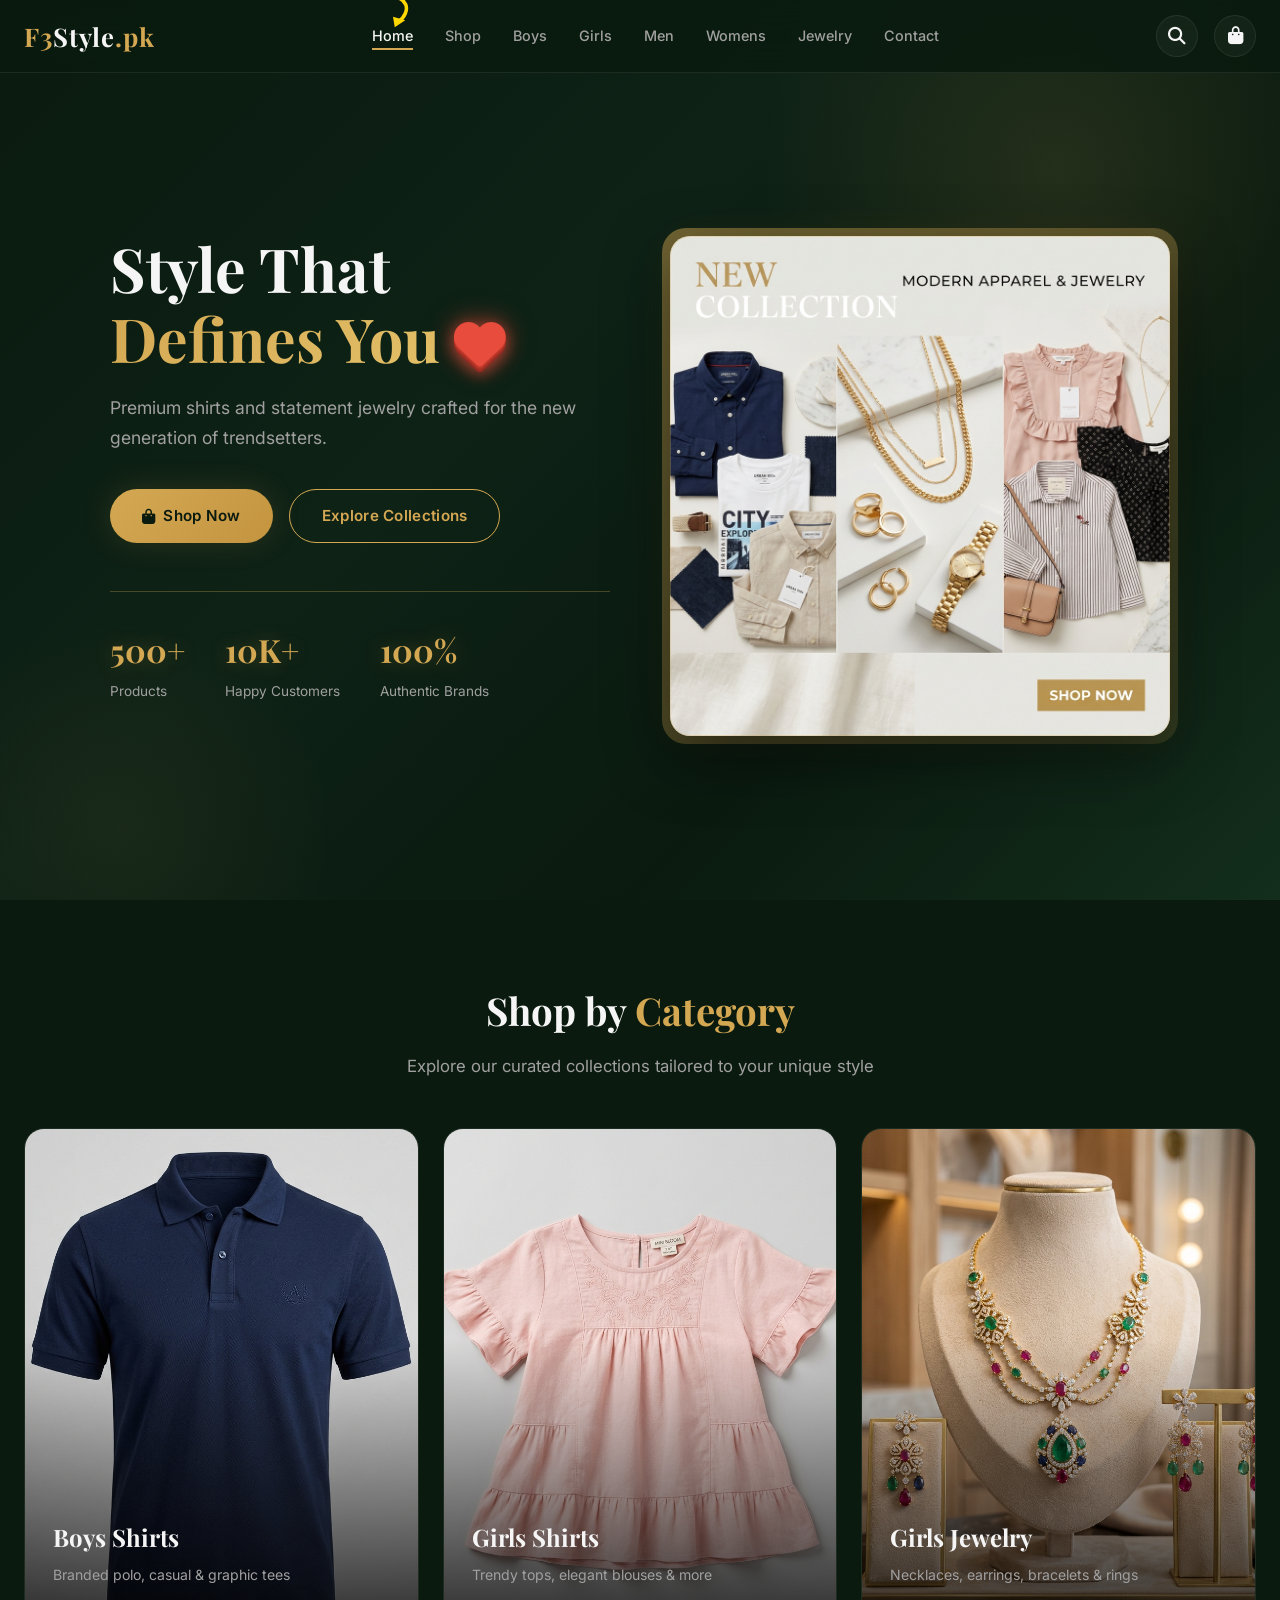
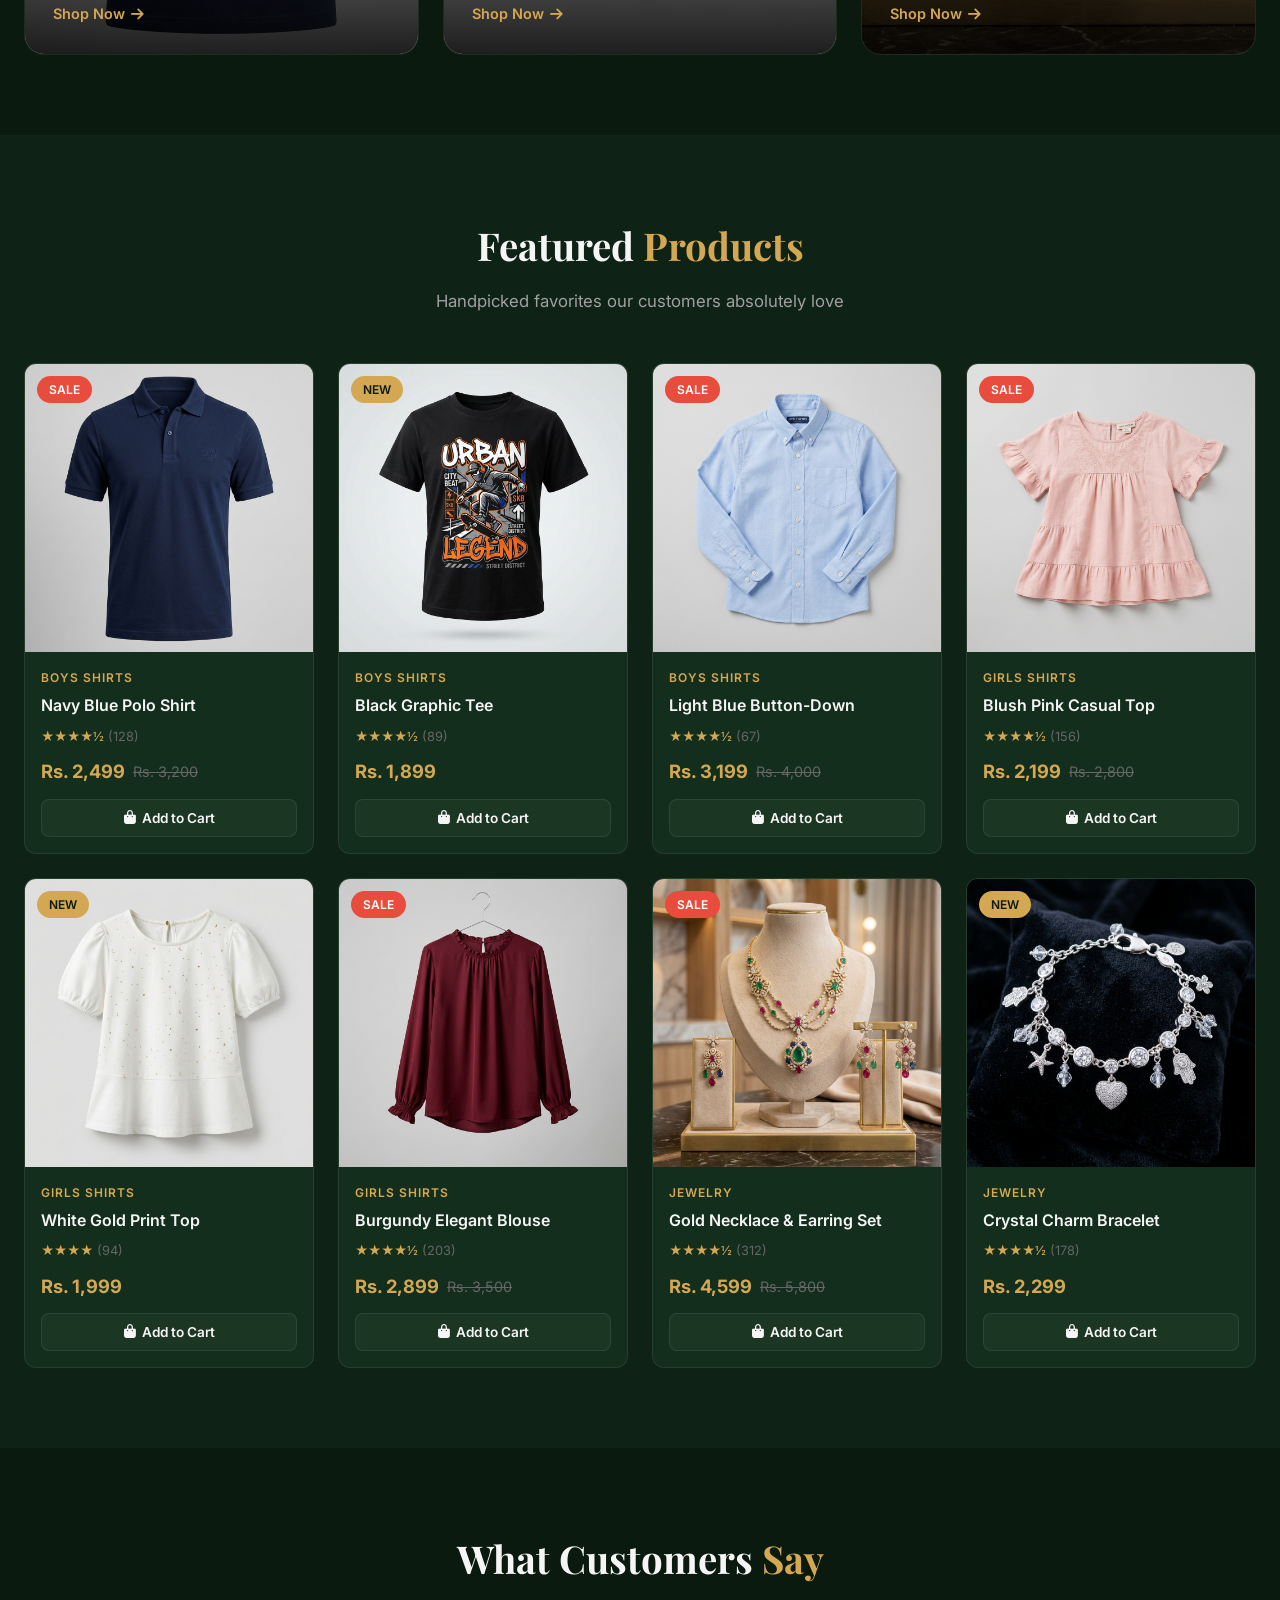
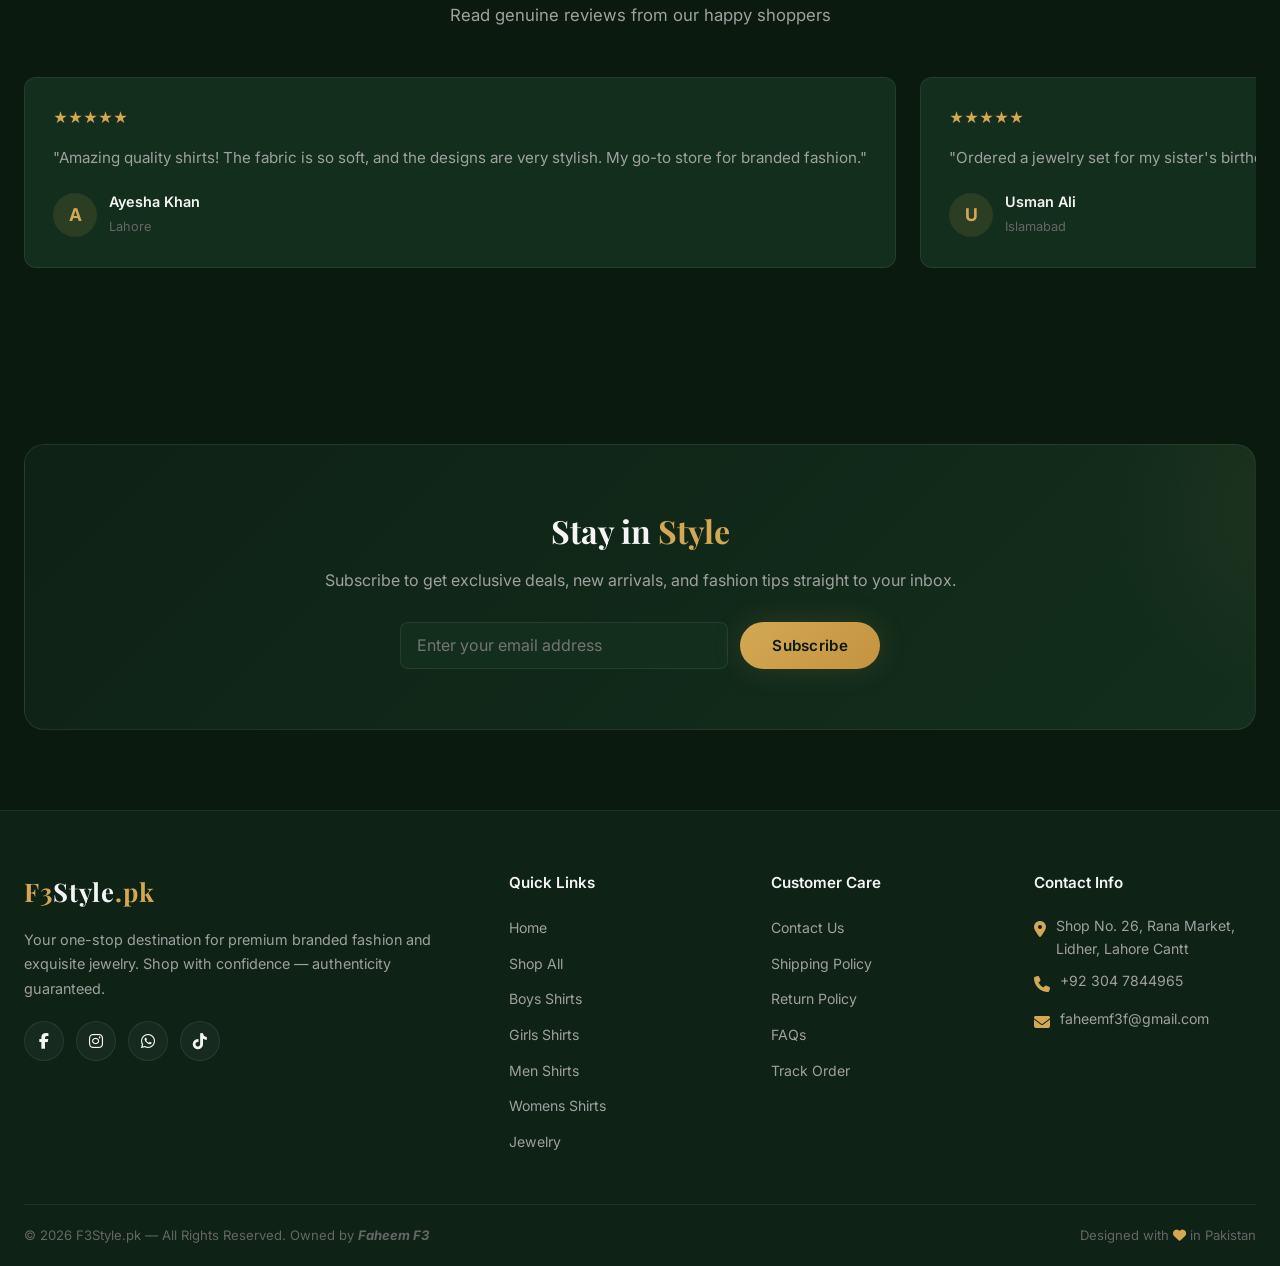
==== commit 7344925f: "Updated contact page design" ====
--- a/index.html
+++ b/index.html
@@ -22,6 +22,8 @@
                 <li><a href="products.html">Shop</a></li>
                 <li><a href="products.html?cat=boys-shirts">Boys</a></li>
                 <li><a href="products.html?cat=girls-shirts">Girls</a></li>
+                <li><a href="products.html?cat=men-shirts">Men</a></li>
+                <li><a href="products.html?cat=womens-shirts">Womens</a></li>
                 <li><a href="products.html?cat=jewelry">Jewelry</a></li>
                 <li><a href="contact.html">Contact</a></li>
             </ul>
@@ -44,6 +46,8 @@
         <a href="products.html">Shop All</a>
         <a href="products.html?cat=boys-shirts">Boys Shirts</a>
         <a href="products.html?cat=girls-shirts">Girls Shirts</a>
+        <a href="products.html?cat=men-shirts">Men Shirts</a>
+        <a href="products.html?cat=womens-shirts">Womens Shirts</a>
         <a href="products.html?cat=jewelry">Jewelry</a>
         <a href="contact.html">Contact</a>
     </div>
@@ -255,6 +259,8 @@
                         <li><a href="products.html">Shop All</a></li>
                         <li><a href="products.html?cat=boys-shirts">Boys Shirts</a></li>
                         <li><a href="products.html?cat=girls-shirts">Girls Shirts</a></li>
+                        <li><a href="products.html?cat=men-shirts">Men Shirts</a></li>
+                        <li><a href="products.html?cat=womens-shirts">Womens Shirts</a></li>
                         <li><a href="products.html?cat=jewelry">Jewelry</a></li>
                     </ul>
                 </div>
--- a/index.css
+++ b/index.css
@@ -254,6 +254,27 @@
     color: var(--text-secondary);
     position: relative;
     padding: 4px 0;
+    z-index: 1;
+}
+
+.nav-links a::before {
+    content: '';
+    position: absolute;
+    width: 35px;
+    height: 40px;
+    top: 35px;
+    left: 50%;
+    z-index: -1;
+    transform: translateX(-50%) scale(0) rotate(-180deg);
+    transform-origin: center center;
+    background-image: url("data:image/svg+xml,%3Csvg xmlns='http://www.w3.org/2000/svg' viewBox='0 0 100 100'%3E%3Cpath d='M10,10 C80,0 90,50 50,80' stroke='%23FFD700' stroke-width='10' fill='none' stroke-linecap='round'/%3E%3Cpolygon points='40,95 70,75 35,65' fill='%23FFD700'/%3E%3C/svg%3E");
+    background-size: contain;
+    background-repeat: no-repeat;
+    background-position: center;
+    opacity: 0;
+    pointer-events: none;
+    border: none;
+    transition: all 0.5s cubic-bezier(0.175, 0.885, 0.32, 1.275);
 }
 
 .nav-links a::after {
@@ -270,6 +291,13 @@
 .nav-links a:hover,
 .nav-links a.active {
     color: var(--text-primary);
+}
+
+.nav-links a:hover::before,
+.nav-links a.active::before {
+    opacity: 1;
+    top: -32px;
+    transform: translateX(-35%) scale(1) rotate(0deg);
 }
 
 .nav-links a:hover::after,
